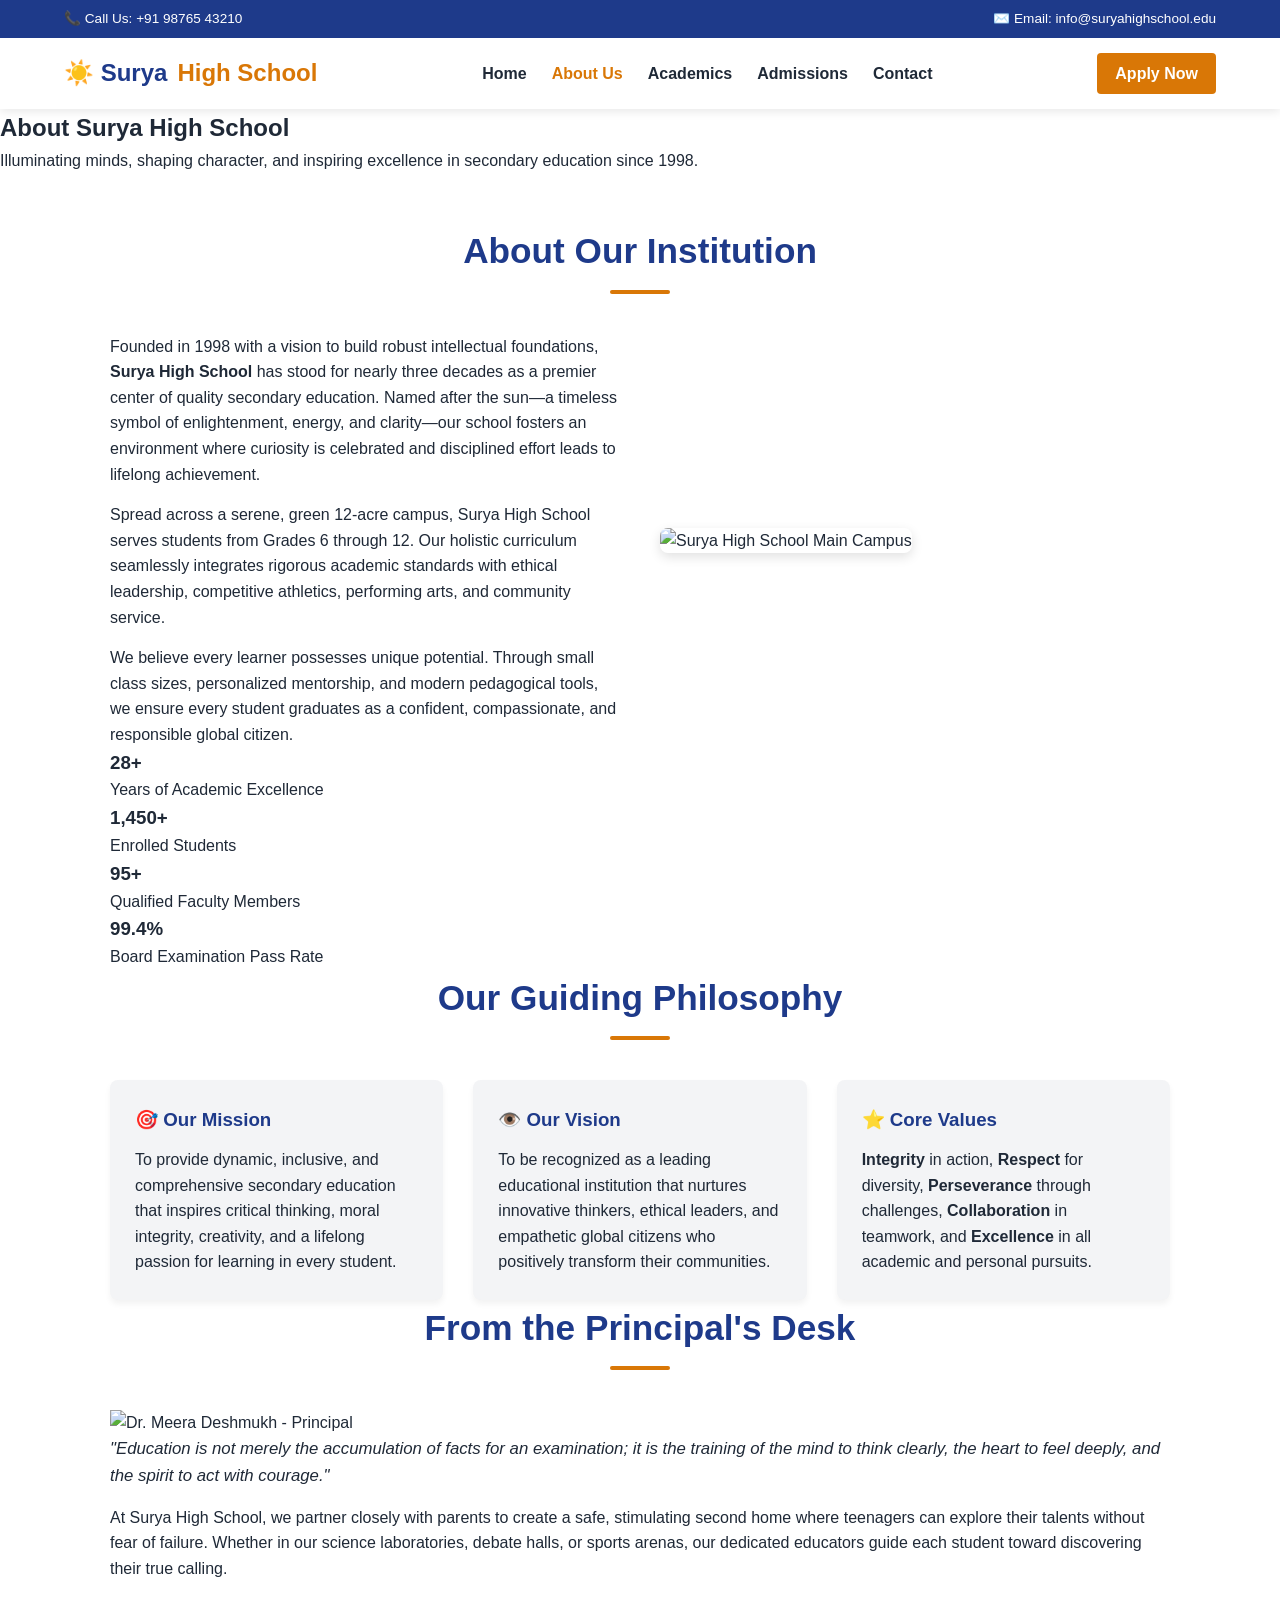
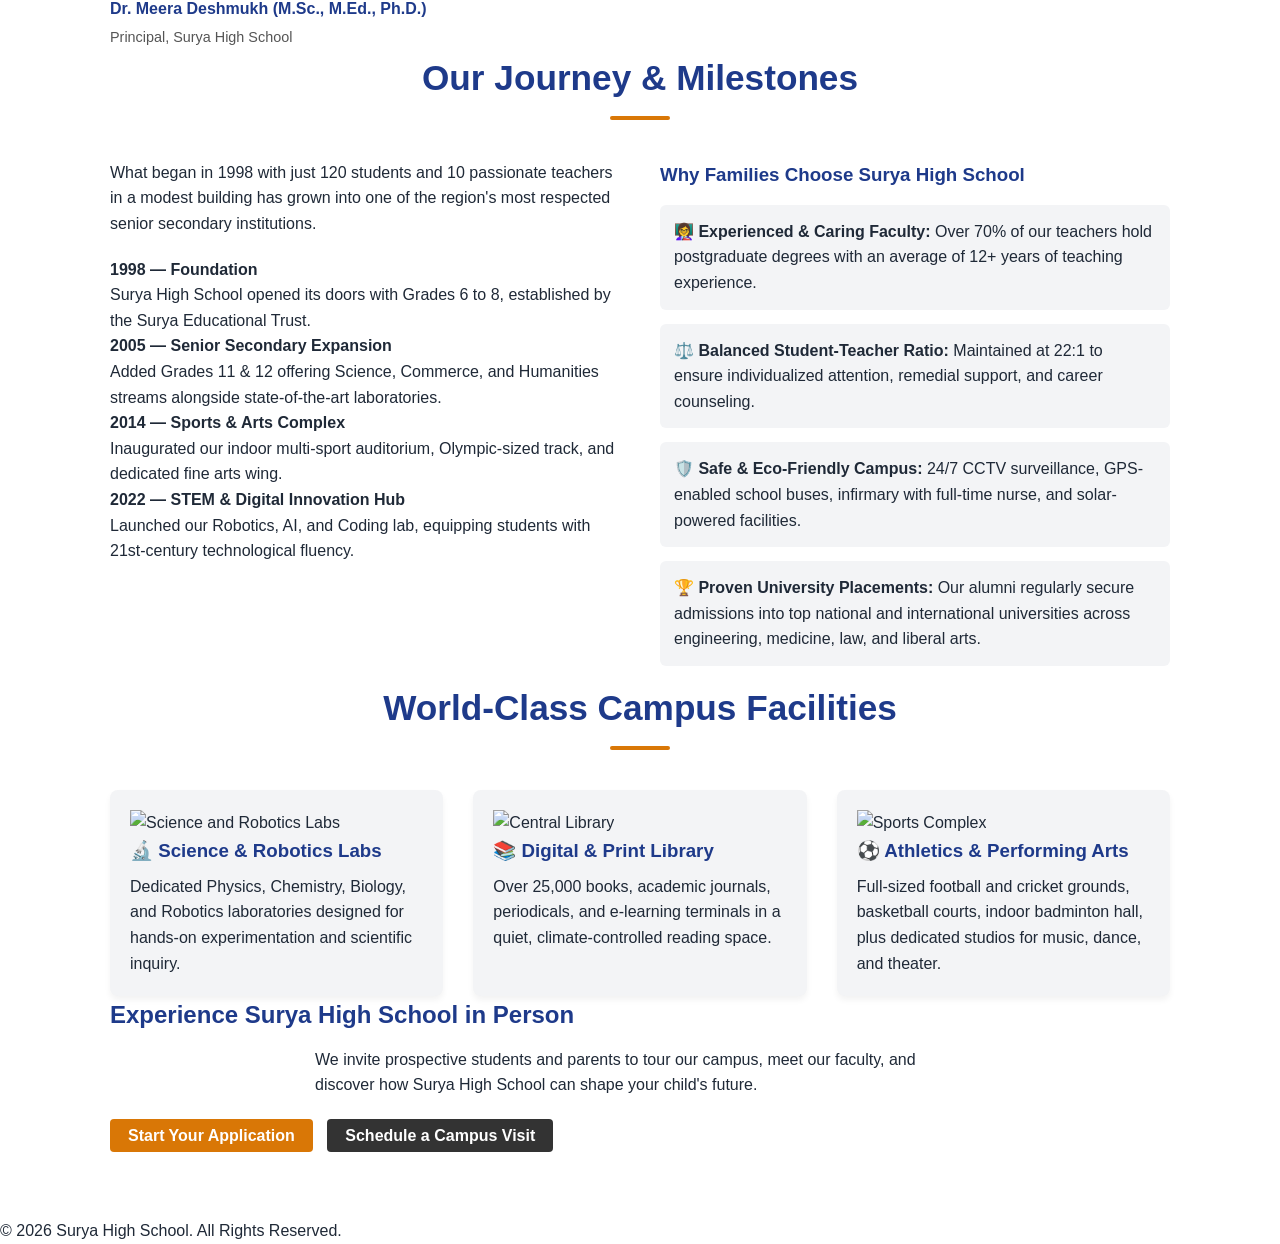
==== about.html @ f34731bf "first commit" ====
<!DOCTYPE html>
<html lang="en">
<head>
    <meta charset="UTF-8">
    <meta name="viewport" content="width=device-width, initial-scale=1.0">
    <title>About Us - Surya High School</title>
    <link rel="stylesheet" href="style.css">
    
</head>
<body>

    <header>
        <div class="top-bar">
            <span>📞 Call Us: +91 98765 43210</span>
            <span>✉️ Email: info@suryahighschool.edu</span>
        </div>
        <nav>
            <a href="index.html" class="logo">☀️ Surya <span>High School</span></a>
            <ul class="nav-links">
                <li><a href="index.html">Home</a></li>
                <li><a href="about.html" class="active">About Us</a></li>
                <li><a href="academics.html">Academics</a></li>
                <li><a href="admissions.html">Admissions</a></li>
                <li><a href="contact.html">Contact</a></li>
            </ul>
            <a href="admissions.html" class="btn-cta">Apply Now</a>
        </nav>
    </header>

    <!-- Hero Page Banner -->
    <section class="page-banner">
        <h1>About Surya High School</h1>
        <p>Illuminating minds, shaping character, and inspiring excellence in secondary education since 1998.</p>
    </section>

    <div class="container">
        
        <!-- 1. School Overview -->
        <section>
            <h2 class="section-title">About Our Institution</h2>
            <div style="display: flex; gap: 40px; align-items: center; flex-wrap: wrap;">
                <div style="flex: 1; min-width: 300px;">
                    <p style="margin-bottom: 15px;">Founded in 1998 with a vision to build robust intellectual foundations, <strong>Surya High School</strong> has stood for nearly three decades as a premier center of quality secondary education. Named after the sun—a timeless symbol of enlightenment, energy, and clarity—our school fosters an environment where curiosity is celebrated and disciplined effort leads to lifelong achievement.</p>
                    <p style="margin-bottom: 15px;">Spread across a serene, green 12-acre campus, Surya High School serves students from Grades 6 through 12. Our holistic curriculum seamlessly integrates rigorous academic standards with ethical leadership, competitive athletics, performing arts, and community service.</p>
                    <p>We believe every learner possesses unique potential. Through small class sizes, personalized mentorship, and modern pedagogical tools, we ensure every student graduates as a confident, compassionate, and responsible global citizen.</p>
                </div>
                <div style="flex: 1; min-width: 300px;">
                    <img src="https://images.unsplash.com/photo-1562774053-701939374585?auto=format&fit=crop&w=600&q=80" alt="Surya High School Main Campus" style="width: 100%; border-radius: 8px; box-shadow: 0 4px 12px rgba(0,0,0,0.12);">
                </div>
            </div>
        </section>

        <!-- 2. Key Statistics -->
        <section class="section-spacer">
            <div class="stats-bar">
                <div class="stat-item">
                    <h3>28+</h3>
                    <p>Years of Academic Excellence</p>
                </div>
                <div class="stat-item">
                    <h3>1,450+</h3>
                    <p>Enrolled Students</p>
                </div>
                <div class="stat-item">
                    <h3>95+</h3>
                    <p>Qualified Faculty Members</p>
                </div>
                <div class="stat-item">
                    <h3>99.4%</h3>
                    <p>Board Examination Pass Rate</p>
                </div>
            </div>
        </section>

        <!-- 3. Mission, Vision & Core Values -->
        <section class="section-spacer">
            <h2 class="section-title">Our Guiding Philosophy</h2>
            <div class="grid-3">
                <div class="card" style="padding: 25px; background: var(--light);">
                    <h3 style="color: var(--primary); margin-bottom: 12px;">🎯 Our Mission</h3>
                    <p>To provide dynamic, inclusive, and comprehensive secondary education that inspires critical thinking, moral integrity, creativity, and a lifelong passion for learning in every student.</p>
                </div>
                <div class="card" style="padding: 25px; background: var(--light);">
                    <h3 style="color: var(--primary); margin-bottom: 12px;">👁️ Our Vision</h3>
                    <p>To be recognized as a leading educational institution that nurtures innovative thinkers, ethical leaders, and empathetic global citizens who positively transform their communities.</p>
                </div>
                <div class="card" style="padding: 25px; background: var(--light);">
                    <h3 style="color: var(--primary); margin-bottom: 12px;">⭐ Core Values</h3>
                    <p><strong>Integrity</strong> in action, <strong>Respect</strong> for diversity, <strong>Perseverance</strong> through challenges, <strong>Collaboration</strong> in teamwork, and <strong>Excellence</strong> in all academic and personal pursuits.</p>
                </div>
            </div>
        </section>

        <!-- 4. Principal's Message -->
        <section class="section-spacer">
            <h2 class="section-title">From the Principal's Desk</h2>
            <div class="principal-box">
                <img src="https://images.unsplash.com/photo-1573496359142-b8d87734a5a2?auto=format&fit=crop&w=400&q=80" alt="Dr. Meera Deshmukh - Principal" class="principal-img">
                <div style="flex: 1; min-width: 280px;">
                    <p style="font-style: italic; margin-bottom: 15px; font-size: 1.05rem;">"Education is not merely the accumulation of facts for an examination; it is the training of the mind to think clearly, the heart to feel deeply, and the spirit to act with courage."</p>
                    <p style="margin-bottom: 15px;">At Surya High School, we partner closely with parents to create a safe, stimulating second home where teenagers can explore their talents without fear of failure. Whether in our science laboratories, debate halls, or sports arenas, our dedicated educators guide each student toward discovering their true calling.</p>
                    <h4 style="color: var(--primary); margin-bottom: 2px;">Dr. Meera Deshmukh (M.Sc., M.Ed., Ph.D.)</h4>
                    <span style="font-size: 0.9rem; color: #555;">Principal, Surya High School</span>
                </div>
            </div>
        </section>

        <!-- 5. Our History & Milestones -->
        <section class="section-spacer">
            <h2 class="section-title">Our Journey & Milestones</h2>
            <div style="display: flex; gap: 40px; flex-wrap: wrap;">
                <div style="flex: 1; min-width: 300px;">
                    <p style="margin-bottom: 20px;">What began in 1998 with just 120 students and 10 passionate teachers in a modest building has grown into one of the region's most respected senior secondary institutions.</p>
                    <div class="timeline">
                        <div class="timeline-item">
                            <h4>1998 — Foundation</h4>
                            <p>Surya High School opened its doors with Grades 6 to 8, established by the Surya Educational Trust.</p>
                        </div>
                        <div class="timeline-item">
                            <h4>2005 — Senior Secondary Expansion</h4>
                            <p>Added Grades 11 & 12 offering Science, Commerce, and Humanities streams alongside state-of-the-art laboratories.</p>
                        </div>
                        <div class="timeline-item">
                            <h4>2014 — Sports & Arts Complex</h4>
                            <p>Inaugurated our indoor multi-sport auditorium, Olympic-sized track, and dedicated fine arts wing.</p>
                        </div>
                        <div class="timeline-item">
                            <h4>2022 — STEM & Digital Innovation Hub</h4>
                            <p>Launched our Robotics, AI, and Coding lab, equipping students with 21st-century technological fluency.</p>
                        </div>
                    </div>
                </div>
                <div style="flex: 1; min-width: 300px;">
                    <h3 style="color: var(--primary); margin-bottom: 15px;">Why Families Choose Surya High School</h3>
                    <ul style="list-style: none; padding: 0;">
                        <li style="margin-bottom: 14px; padding: 14px; background: var(--light); border-radius: 6px;">
                            <strong>👩‍🏫 Experienced & Caring Faculty:</strong> Over 70% of our teachers hold postgraduate degrees with an average of 12+ years of teaching experience.
                        </li>
                        <li style="margin-bottom: 14px; padding: 14px; background: var(--light); border-radius: 6px;">
                            <strong>⚖️ Balanced Student-Teacher Ratio:</strong> Maintained at 22:1 to ensure individualized attention, remedial support, and career counseling.
                        </li>
                        <li style="margin-bottom: 14px; padding: 14px; background: var(--light); border-radius: 6px;">
                            <strong>🛡️ Safe & Eco-Friendly Campus:</strong> 24/7 CCTV surveillance, GPS-enabled school buses, infirmary with full-time nurse, and solar-powered facilities.
                        </li>
                        <li style="margin-bottom: 14px; padding: 14px; background: var(--light); border-radius: 6px;">
                            <strong>🏆 Proven University Placements:</strong> Our alumni regularly secure admissions into top national and international universities across engineering, medicine, law, and liberal arts.
                        </li>
                    </ul>
                </div>
            </div>
        </section>

        <!-- 6. Campus & Facilities -->
        <section class="section-spacer">
            <h2 class="section-title">World-Class Campus Facilities</h2>
            <div class="grid-3">
                <div class="card facility-card" style="padding: 20px; background: var(--light);">
                    <img src="https://images.unsplash.com/photo-1532094349884-543bc11b234d?auto=format&fit=crop&w=500&q=80" alt="Science and Robotics Labs">
                    <h3 style="color: var(--primary); margin-bottom: 8px;">🔬 Science & Robotics Labs</h3>
                    <p>Dedicated Physics, Chemistry, Biology, and Robotics laboratories designed for hands-on experimentation and scientific inquiry.</p>
                </div>
                <div class="card facility-card" style="padding: 20px; background: var(--light);">
                    <img src="https://images.unsplash.com/photo-1521587760476-6c12a4b040da?auto=format&fit=crop&w=500&q=80" alt="Central Library">
                    <h3 style="color: var(--primary); margin-bottom: 8px;">📚 Digital & Print Library</h3>
                    <p>Over 25,000 books, academic journals, periodicals, and e-learning terminals in a quiet, climate-controlled reading space.</p>
                </div>
                <div class="card facility-card" style="padding: 20px; background: var(--light);">
                    <img src="https://images.unsplash.com/photo-1546519638-68e109498ffc?auto=format&fit=crop&w=500&q=80" alt="Sports Complex">
                    <h3 style="color: var(--primary); margin-bottom: 8px;">⚽ Athletics & Performing Arts</h3>
                    <p>Full-sized football and cricket grounds, basketball courts, indoor badminton hall, plus dedicated studios for music, dance, and theater.</p>
                </div>
            </div>
        </section>

        <!-- 7. Call to Action -->
        <section class="section-spacer">
            <div class="cta-banner">
                <h2 style="color: var(--primary); margin-bottom: 12px;">Experience Surya High School in Person</h2>
                <p style="max-width: 650px; margin: 0 auto 25px auto;">We invite prospective students and parents to tour our campus, meet our faculty, and discover how Surya High School can shape your child's future.</p>
                <a href="admissions.html" class="btn-cta" style="margin-right: 10px;">Start Your Application</a>
                <a href="contact.html" class="btn-cta" style="background: #333;">Schedule a Campus Visit</a>
            </div>
        </section>

    </div>

    <footer style="margin-top: 70px;">
        <p>&copy; 2026 Surya High School. All Rights Reserved.</p>
    </footer>

</body>
</html>
---- style.css ----
/* --- Global Styles & Theme --- */
:root {
    --primary: #1e3a8a; /* Deep Navy Blue */
    --secondary: #d97706; /* Warm Accent Gold */
    --dark: #1f2937;
    --light: #f3f4f6;
    --white: #ffffff;
    --transition: all 0.3s ease;
}

* {
    margin: 0;
    padding: 0;
    box-sizing: border-box;
    font-family: 'Segoe UI', Tahoma, Geneva, Verdana, sans-serif;
}

body {
    background-color: var(--white);
    color: var(--dark);
    line-height: 1.6;
}

/* --- Navigation --- */
header {
    background: var(--white);
    box-shadow: 0 2px 10px rgba(0,0,0,0.1);
    position: sticky;
    top: 0;
    z-index: 1000;
}

.top-bar {
    background: var(--primary);
    color: var(--white);
    font-size: 0.85rem;
    padding: 8px 5%;
    display: flex;
    justify-content: space-between;
}

nav {
    display: flex;
    justify-content: space-between;
    align-items: center;
    padding: 15px 5%;
}

.logo {
    font-size: 1.5rem;
    font-weight: 700;
    color: var(--primary);
    text-decoration: none;
    display: flex;
    align-items: center;
    gap: 10px;
}

.logo span {
    color: var(--secondary);
}

.nav-links {
    list-style: none;
    display: flex;
    gap: 25px;
}

.nav-links a {
    text-decoration: none;
    color: var(--dark);
    font-weight: 600;
    transition: var(--transition);
}

.nav-links a:hover, .nav-links a.active {
    color: var(--secondary);
}

.btn-cta {
    background: var(--secondary);
    color: var(--white);
    padding: 8px 18px;
    border-radius: 4px;
    text-decoration: none;
    font-weight: 600;
    transition: var(--transition);
}

.btn-cta:hover {
    background: #b45309;
}

/* --- Hero Section --- */
.hero {
    background: linear-gradient(rgba(30, 58, 138, 0.8), rgba(30, 58, 138, 0.8)), url('https://images.unsplash.com/photo-1523050854058-8df90110c9f1?auto=format&fit=crop&w=1200&q=80') center/cover no-repeat;
    color: var(--white);
    text-align: center;
    padding: 100px 20px;
}

.hero h1 {
    font-size: 3rem;
    margin-bottom: 20px;
}

.hero p {
    font-size: 1.2rem;
    max-width: 600px;
    margin: 0 auto 30px;
}

/* --- Content Layouts --- */
.container {
    max-width: 1100px;
    margin: 50px auto;
    padding: 0 20px;
}

.section-title {
    text-align: center;
    font-size: 2.2rem;
    color: var(--primary);
    margin-bottom: 40px;
    position: relative;
}

.section-title::after {
    content: '';
    width: 60px;
    height: 4px;
    background: var(--secondary);
    display: block;
    margin: 10px auto 0;
    border-radius: 2px;
}

.grid-3 {
    display: grid;
    grid-template-columns: repeat(auto-fit, minmax(300px, 1fr));
    gap: 30px;
}

.card {
    background: var(--light);
    border-radius: 8px;
    overflow: hidden;
    box-shadow: 0 4px 6px rgba(0,0,0,0.05);
    transition: var(--transition);
}

.card:hover {
    transform: translateY(-5px);
    box-shadow: 0 10px 15px rgba(0,0,0,0.1);
}

.card img {
    width: 100%;
    height: 200px;
    object-fit: cover;
}

.card-content {
    padding: 20px;
}

.card-content h3 {
    color: var(--primary);
    margin-bottom: 10px;
}

/* --- Tables (Fee Structure / Schedules) --- */
table {
    width: 100%;
    border-collapse: collapse;
    margin-top: 20px;
    background: var(--white);
    box-shadow: 0 2px 5px rgba(0,0,0,0.05);
}

th, td {
    padding: 12px 15px;
    text-align: left;
    border-bottom: 1px solid #e5e7eb;
}

th {
    background-color: var(--primary);
    color: var(--white);
}

tr:hover {
    background-color: #f9fafb;
}

/* --- Forms --- */
form {
    background: var(--light);
    padding: 30px;
    border-radius: 8px;
    max-width: 600px;
    margin: 0 auto;
}

.form-group {
    margin-bottom: 20px;
}

.form-group label {
    display: block;
    margin-bottom: 5px;
    font-weight: 600;
}

.form-group input, .form-group select, .form-group textarea {
    width: 100%;
    padding: 10px;
    border: 1px solid #d1d5db;
    border-radius: 4px;
    font-size: 1rem;
}

button[type="submit"] {
    background: var(--primary);
    color: var(--white);
    border: none;
    padding: 12px 20px;
    font-size: 1rem;
    font-weight: 600;
    border-radius: 4px;
    cursor: pointer;
    width: 100%;
    transition: var(--transition);
}

button[type="submit"]:hover {
    background: #1d4ed8;
}

/* --- Footer --- -->
footer {
    background: var(--dark);
    color: var(--white);
    text-align: center;
    padding: 30px 20px;
    margin-top: 60px;
}

footer p {
    font-size: 0.9rem;
    color: #9ca3af;
}
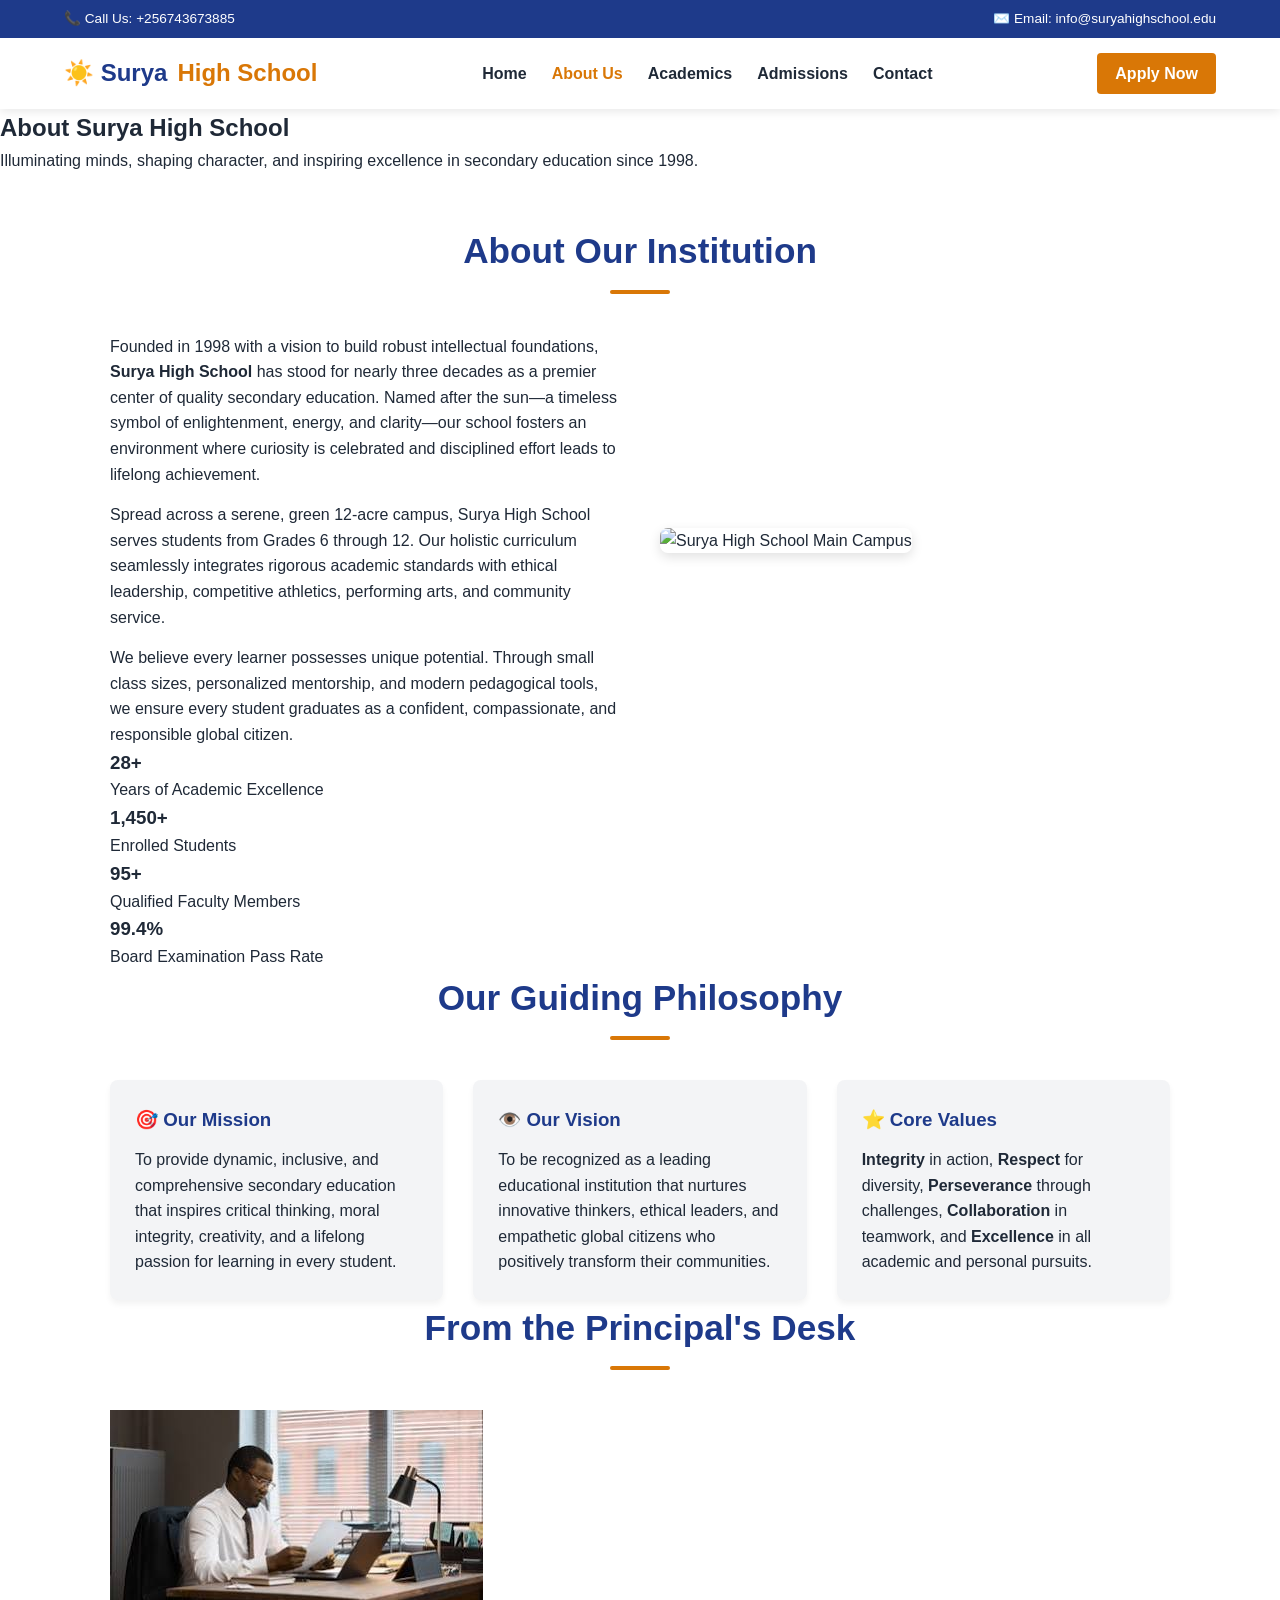
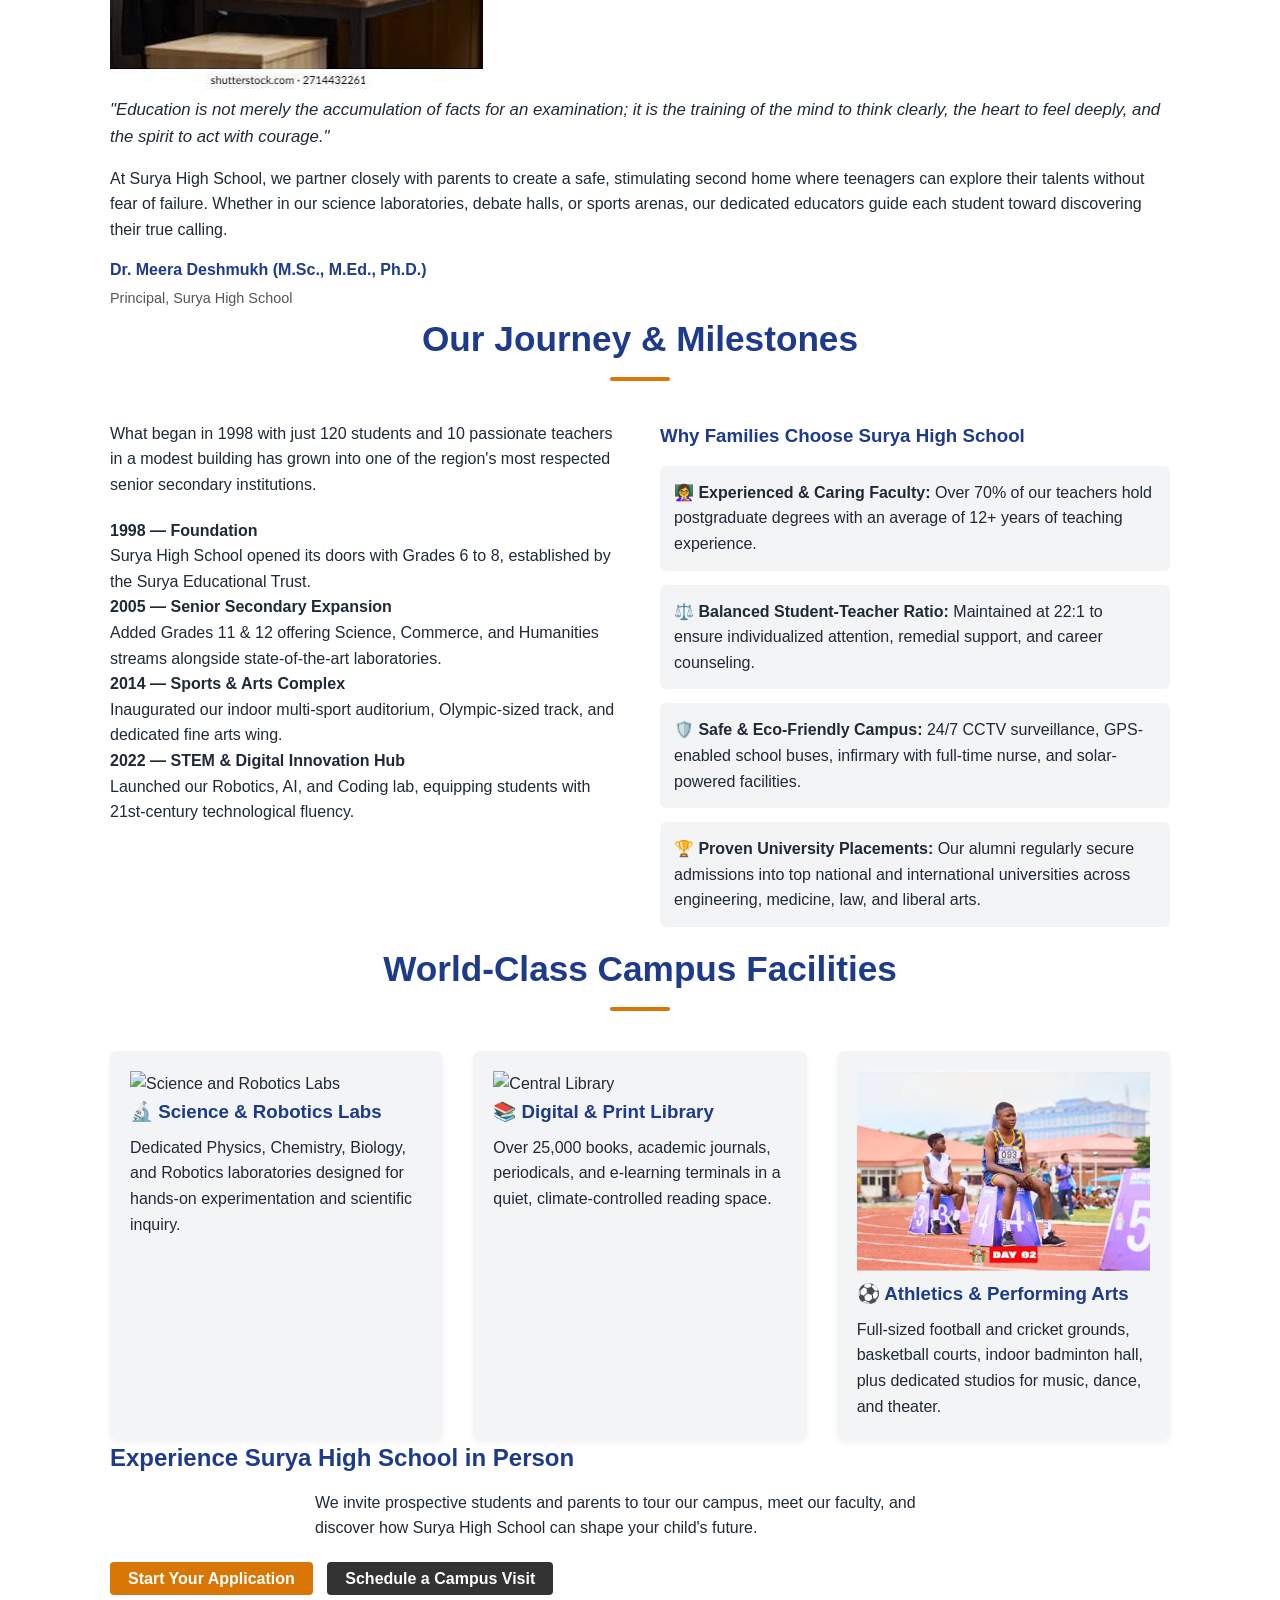
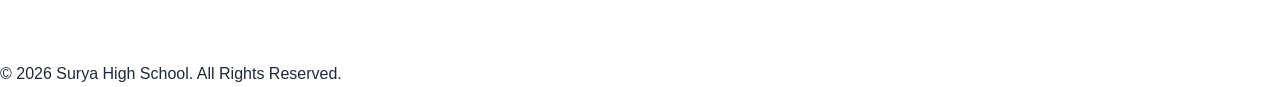
==== commit 4ef8be58: "added some pictures" ====
--- a/about.html
+++ b/about.html
@@ -11,7 +11,7 @@
 
     <header>
         <div class="top-bar">
-            <span>📞 Call Us: +91 98765 43210</span>
+            <span>📞 Call Us: +256743673885</span>
             <span>✉️ Email: info@suryahighschool.edu</span>
         </div>
         <nav>
@@ -45,7 +45,7 @@
                     <p>We believe every learner possesses unique potential. Through small class sizes, personalized mentorship, and modern pedagogical tools, we ensure every student graduates as a confident, compassionate, and responsible global citizen.</p>
                 </div>
                 <div style="flex: 1; min-width: 300px;">
-                    <img src="https://images.unsplash.com/photo-1562774053-701939374585?auto=format&fit=crop&w=600&q=80" alt="Surya High School Main Campus" style="width: 100%; border-radius: 8px; box-shadow: 0 4px 12px rgba(0,0,0,0.12);">
+                    <img src="https://images.unsplash.com/photo-1562774053-701939374585?auto=format&fit=crop&w=600&q=80" alt="Surya High School Main Campus" style="width: 100%; border-radius: 8px; box-shadow: 0 4px 12px rgba(0,0,0,0.12);" height="400px">
                 </div>
             </div>
         </section>
@@ -95,7 +95,7 @@
         <section class="section-spacer">
             <h2 class="section-title">From the Principal's Desk</h2>
             <div class="principal-box">
-                <img src="https://images.unsplash.com/photo-1573496359142-b8d87734a5a2?auto=format&fit=crop&w=400&q=80" alt="Dr. Meera Deshmukh - Principal" class="principal-img">
+                <img src="download (1).jpg" alt="Dr. Meera Deshmukh - Principal" class="principal-img">
                 <div style="flex: 1; min-width: 280px;">
                     <p style="font-style: italic; margin-bottom: 15px; font-size: 1.05rem;">"Education is not merely the accumulation of facts for an examination; it is the training of the mind to think clearly, the heart to feel deeply, and the spirit to act with courage."</p>
                     <p style="margin-bottom: 15px;">At Surya High School, we partner closely with parents to create a safe, stimulating second home where teenagers can explore their talents without fear of failure. Whether in our science laboratories, debate halls, or sports arenas, our dedicated educators guide each student toward discovering their true calling.</p>
@@ -165,7 +165,7 @@
                     <p>Over 25,000 books, academic journals, periodicals, and e-learning terminals in a quiet, climate-controlled reading space.</p>
                 </div>
                 <div class="card facility-card" style="padding: 20px; background: var(--light);">
-                    <img src="https://images.unsplash.com/photo-1546519638-68e109498ffc?auto=format&fit=crop&w=500&q=80" alt="Sports Complex">
+                    <img src="athletics.jpg" alt="Sports Complex">
                     <h3 style="color: var(--primary); margin-bottom: 8px;">⚽ Athletics & Performing Arts</h3>
                     <p>Full-sized football and cricket grounds, basketball courts, indoor badminton hall, plus dedicated studios for music, dance, and theater.</p>
                 </div>
